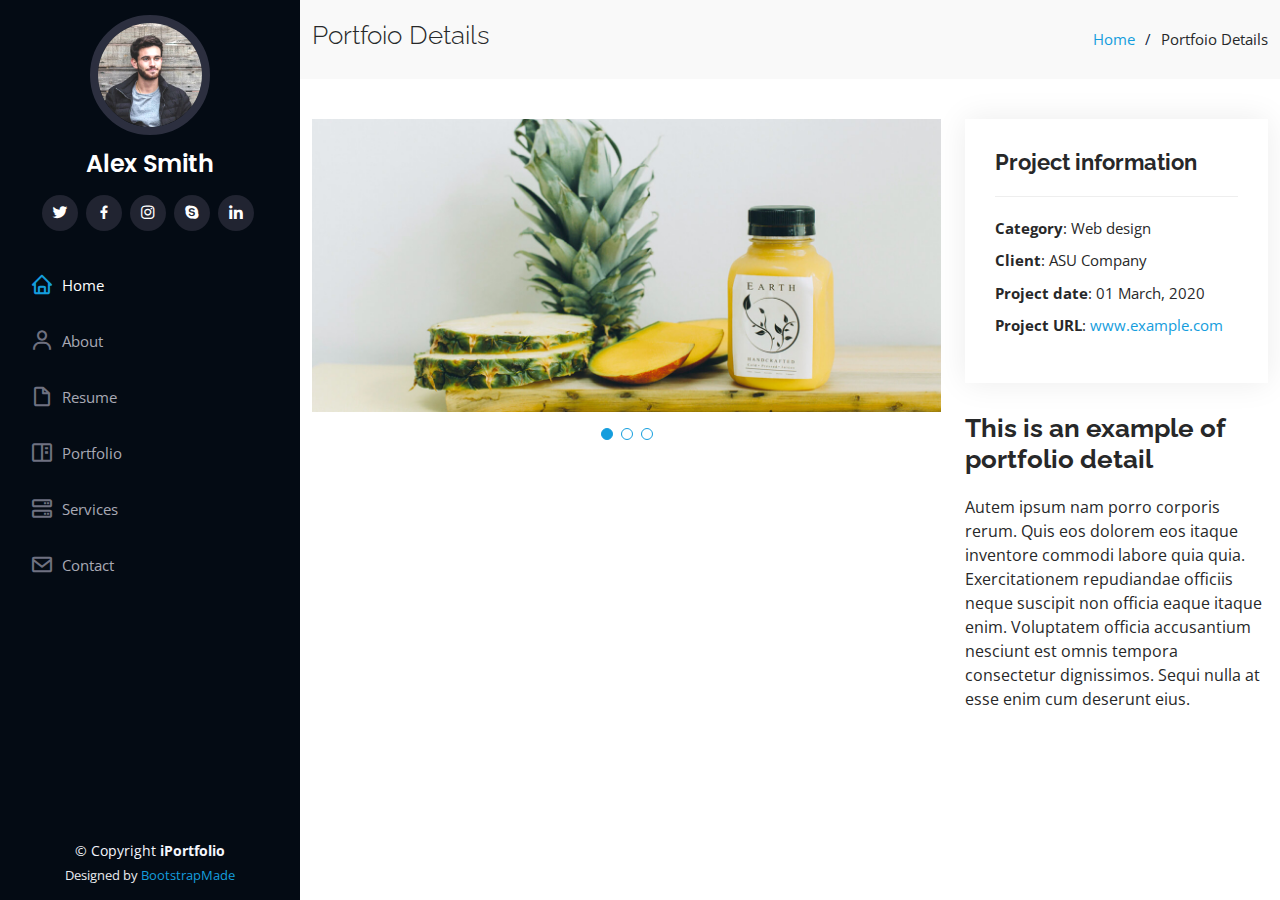
==== portfolio-details.html @ b829c4d9 "initial commit" ====
<!DOCTYPE html>
<html lang="en">

<head>
  <meta charset="utf-8">
  <meta content="width=device-width, initial-scale=1.0" name="viewport">

  <title>Portfolio Details - iPortfolio Bootstrap Template</title>
  <meta content="" name="description">
  <meta content="" name="keywords">

  <!-- Favicons -->
  <link href="assets/img/favicon.png" rel="icon">
  <link href="assets/img/apple-touch-icon.png" rel="apple-touch-icon">

  <!-- Google Fonts -->
  <link href="https://fonts.googleapis.com/css?family=Open+Sans:300,300i,400,400i,600,600i,700,700i|Raleway:300,300i,400,400i,500,500i,600,600i,700,700i|Poppins:300,300i,400,400i,500,500i,600,600i,700,700i" rel="stylesheet">

  <!-- Vendor CSS Files -->
  <link href="assets/vendor/aos/aos.css" rel="stylesheet">
  <link href="assets/vendor/bootstrap/css/bootstrap.min.css" rel="stylesheet">
  <link href="assets/vendor/bootstrap-icons/bootstrap-icons.css" rel="stylesheet">
  <link href="assets/vendor/boxicons/css/boxicons.min.css" rel="stylesheet">
  <link href="assets/vendor/glightbox/css/glightbox.min.css" rel="stylesheet">
  <link href="assets/vendor/swiper/swiper-bundle.min.css" rel="stylesheet">

  <!-- Template Main CSS File -->
  <link href="assets/css/style.css" rel="stylesheet">

  <!-- =======================================================
  * Template Name: iPortfolio - v3.5.0
  * Template URL: https://bootstrapmade.com/iportfolio-bootstrap-portfolio-websites-template/
  * Author: BootstrapMade.com
  * License: https://bootstrapmade.com/license/
  ======================================================== -->
</head>

<body>

  <!-- ======= Mobile nav toggle button ======= -->
  <i class="bi bi-list mobile-nav-toggle d-xl-none"></i>

  <!-- ======= Header ======= -->
  <header id="header">
    <div class="d-flex flex-column">

      <div class="profile">
        <img src="assets/img/profile-img.jpg" alt="" class="img-fluid rounded-circle">
        <h1 class="text-light"><a href="index.html">Alex Smith</a></h1>
        <div class="social-links mt-3 text-center">
          <a href="#" class="twitter"><i class="bx bxl-twitter"></i></a>
          <a href="#" class="facebook"><i class="bx bxl-facebook"></i></a>
          <a href="#" class="instagram"><i class="bx bxl-instagram"></i></a>
          <a href="#" class="google-plus"><i class="bx bxl-skype"></i></a>
          <a href="#" class="linkedin"><i class="bx bxl-linkedin"></i></a>
        </div>
      </div>

      <nav id="navbar" class="nav-menu navbar">
        <ul>
          <li><a href="#hero" class="nav-link scrollto active"><i class="bx bx-home"></i> <span>Home</span></a></li>
          <li><a href="#about" class="nav-link scrollto"><i class="bx bx-user"></i> <span>About</span></a></li>
          <li><a href="#resume" class="nav-link scrollto"><i class="bx bx-file-blank"></i> <span>Resume</span></a></li>
          <li><a href="#portfolio" class="nav-link scrollto"><i class="bx bx-book-content"></i> <span>Portfolio</span></a></li>
          <li><a href="#services" class="nav-link scrollto"><i class="bx bx-server"></i> <span>Services</span></a></li>
          <li><a href="#contact" class="nav-link scrollto"><i class="bx bx-envelope"></i> <span>Contact</span></a></li>
        </ul>
      </nav><!-- .nav-menu -->
    </div>
  </header><!-- End Header -->

  <main id="main">

    <!-- ======= Breadcrumbs ======= -->
    <section id="breadcrumbs" class="breadcrumbs">
      <div class="container">

        <div class="d-flex justify-content-between align-items-center">
          <h2>Portfoio Details</h2>
          <ol>
            <li><a href="index.html">Home</a></li>
            <li>Portfoio Details</li>
          </ol>
        </div>

      </div>
    </section><!-- End Breadcrumbs -->

    <!-- ======= Portfolio Details Section ======= -->
    <section id="portfolio-details" class="portfolio-details">
      <div class="container">

        <div class="row gy-4">

          <div class="col-lg-8">
            <div class="portfolio-details-slider swiper">
              <div class="swiper-wrapper align-items-center">

                <div class="swiper-slide">
                  <img src="assets/img/portfolio/portfolio-details-1.jpg" alt="">
                </div>

                <div class="swiper-slide">
                  <img src="assets/img/portfolio/portfolio-details-2.jpg" alt="">
                </div>

                <div class="swiper-slide">
                  <img src="assets/img/portfolio/portfolio-details-3.jpg" alt="">
                </div>

              </div>
              <div class="swiper-pagination"></div>
            </div>
          </div>

          <div class="col-lg-4">
            <div class="portfolio-info">
              <h3>Project information</h3>
              <ul>
                <li><strong>Category</strong>: Web design</li>
                <li><strong>Client</strong>: ASU Company</li>
                <li><strong>Project date</strong>: 01 March, 2020</li>
                <li><strong>Project URL</strong>: <a href="#">www.example.com</a></li>
              </ul>
            </div>
            <div class="portfolio-description">
              <h2>This is an example of portfolio detail</h2>
              <p>
                Autem ipsum nam porro corporis rerum. Quis eos dolorem eos itaque inventore commodi labore quia quia. Exercitationem repudiandae officiis neque suscipit non officia eaque itaque enim. Voluptatem officia accusantium nesciunt est omnis tempora consectetur dignissimos. Sequi nulla at esse enim cum deserunt eius.
              </p>
            </div>
          </div>

        </div>

      </div>
    </section><!-- End Portfolio Details Section -->

  </main><!-- End #main -->

  <!-- ======= Footer ======= -->
  <footer id="footer">
    <div class="container">
      <div class="copyright">
        &copy; Copyright <strong><span>iPortfolio</span></strong>
      </div>
      <div class="credits">
        <!-- All the links in the footer should remain intact. -->
        <!-- You can delete the links only if you purchased the pro version. -->
        <!-- Licensing information: https://bootstrapmade.com/license/ -->
        <!-- Purchase the pro version with working PHP/AJAX contact form: https://bootstrapmade.com/iportfolio-bootstrap-portfolio-websites-template/ -->
        Designed by <a href="https://bootstrapmade.com/">BootstrapMade</a>
      </div>
    </div>
  </footer><!-- End  Footer -->

  <a href="#" class="back-to-top d-flex align-items-center justify-content-center"><i class="bi bi-arrow-up-short"></i></a>

  <!-- Vendor JS Files -->
  <script src="assets/vendor/aos/aos.js"></script>
  <script src="assets/vendor/bootstrap/js/bootstrap.bundle.min.js"></script>
  <script src="assets/vendor/glightbox/js/glightbox.min.js"></script>
  <script src="assets/vendor/isotope-layout/isotope.pkgd.min.js"></script>
  <script src="assets/vendor/php-email-form/validate.js"></script>
  <script src="assets/vendor/purecounter/purecounter.js"></script>
  <script src="assets/vendor/swiper/swiper-bundle.min.js"></script>
  <script src="assets/vendor/typed.js/typed.min.js"></script>
  <script src="assets/vendor/waypoints/noframework.waypoints.js"></script>

  <!-- Template Main JS File -->
  <script src="assets/js/main.js"></script>

</body>

</html>
---- assets/css/style.css ----
/**
* Template Name: iPortfolio - v3.5.0
* Template URL: https://bootstrapmade.com/iportfolio-bootstrap-portfolio-websites-template/
* Author: BootstrapMade.com
* License: https://bootstrapmade.com/license/
*/

/*--------------------------------------------------------------
# General
--------------------------------------------------------------*/
body {
  font-family: "Open Sans", sans-serif;
  color: #272829;
}

a {
  color: #149ddd;
  text-decoration: none;
}

a:hover {
  color: #37b3ed;
  text-decoration: none;
}

h1, h2, h3, h4, h5, h6 {
  font-family: "Raleway", sans-serif;
}

/*--------------------------------------------------------------
# Back to top button
--------------------------------------------------------------*/
.back-to-top {
  position: fixed;
  visibility: hidden;
  opacity: 0;
  right: 15px;
  bottom: 15px;
  z-index: 996;
  background: #149ddd;
  width: 40px;
  height: 40px;
  border-radius: 50px;
  transition: all 0.4s;
}
.back-to-top i {
  font-size: 28px;
  color: #fff;
  line-height: 0;
}
.back-to-top:hover {
  background: #2eafec;
  color: #fff;
}
.back-to-top.active {
  visibility: visible;
  opacity: 1;
}

/*--------------------------------------------------------------
# Header
--------------------------------------------------------------*/
#header {
  position: fixed;
  top: 0;
  left: 0;
  bottom: 0;
  width: 300px;
  transition: all ease-in-out 0.5s;
  z-index: 9997;
  transition: all 0.5s;
  padding: 0 15px;
  background: #040b14;
  overflow-y: auto;
}
#header .profile img {
  margin: 15px auto;
  display: block;
  width: 120px;
  border: 8px solid #2c2f3f;
}
#header .profile h1 {
  font-size: 24px;
  margin: 0;
  padding: 0;
  font-weight: 600;
  -moz-text-align-last: center;
  text-align-last: center;
  font-family: "Poppins", sans-serif;
}
#header .profile h1 a, #header .profile h1 a:hover {
  color: #fff;
  text-decoration: none;
}
#header .profile .social-links a {
  font-size: 18px;
  display: inline-block;
  background: #212431;
  color: #fff;
  line-height: 1;
  padding: 8px 0;
  margin-right: 4px;
  border-radius: 50%;
  text-align: center;
  width: 36px;
  height: 36px;
  transition: 0.3s;
}
#header .profile .social-links a:hover {
  background: #149ddd;
  color: #fff;
  text-decoration: none;
}

#main {
  margin-left: 300px;
}

@media (max-width: 1199px) {
  #header {
    left: -300px;
  }

  #main {
    margin-left: 0;
  }
}
/*--------------------------------------------------------------
# Navigation Menu
--------------------------------------------------------------*/
/* Desktop Navigation */
.nav-menu {
  padding: 30px 0 0 0;
}
.nav-menu * {
  margin: 0;
  padding: 0;
  list-style: none;
}
.nav-menu > ul > li {
  position: relative;
  white-space: nowrap;
}
.nav-menu a, .nav-menu a:focus {
  display: flex;
  align-items: center;
  color: #a8a9b4;
  padding: 12px 15px;
  margin-bottom: 8px;
  transition: 0.3s;
  font-size: 15px;
}
.nav-menu a i, .nav-menu a:focus i {
  font-size: 24px;
  padding-right: 8px;
  color: #6f7180;
}
.nav-menu a:hover, .nav-menu .active, .nav-menu .active:focus, .nav-menu li:hover > a {
  text-decoration: none;
  color: #fff;
}
.nav-menu a:hover i, .nav-menu .active i, .nav-menu .active:focus i, .nav-menu li:hover > a i {
  color: #149ddd;
}

/* Mobile Navigation */
.mobile-nav-toggle {
  position: fixed;
  right: 15px;
  top: 15px;
  z-index: 9998;
  border: 0;
  font-size: 24px;
  transition: all 0.4s;
  outline: none !important;
  background-color: #149ddd;
  color: #fff;
  width: 40px;
  height: 40px;
  display: inline-flex;
  align-items: center;
  justify-content: center;
  line-height: 0;
  border-radius: 50px;
  cursor: pointer;
}

.mobile-nav-active {
  overflow: hidden;
}
.mobile-nav-active #header {
  left: 0;
}

/*--------------------------------------------------------------
# Hero Section
--------------------------------------------------------------*/
#hero {
  width: 100%;
  height: 100vh;
  background: url("../img/hero-bg.jpg") top center;
  background-size: cover;
}
#hero:before {
  content: "";
  background: rgba(5, 13, 24, 0.3);
  position: absolute;
  bottom: 0;
  top: 0;
  left: 0;
  right: 0;
  z-index: 1;
}
#hero .hero-container {
  position: relative;
  z-index: 2;
  min-width: 300px;
}
#hero h1 {
  margin: 0 0 10px 0;
  font-size: 64px;
  font-weight: 700;
  line-height: 56px;
  color: #fff;
}
#hero p {
  color: #fff;
  margin-bottom: 50px;
  font-size: 26px;
  font-family: "Poppins", sans-serif;
}
#hero p span {
  color: #fff;
  padding-bottom: 4px;
  letter-spacing: 1px;
  border-bottom: 3px solid #149ddd;
}
@media (min-width: 1024px) {
  #hero {
    background-attachment: fixed;
  }
}
@media (max-width: 768px) {
  #hero h1 {
    font-size: 28px;
    line-height: 36px;
  }
  #hero h2 {
    font-size: 18px;
    line-height: 24px;
    margin-bottom: 30px;
  }
}

/*--------------------------------------------------------------
# Sections General
--------------------------------------------------------------*/
section {
  padding: 60px 0;
  overflow: hidden;
}

.section-bg {
  background: #f5f8fd;
}

.section-title {
  padding-bottom: 30px;
}
.section-title h2 {
  font-size: 32px;
  font-weight: bold;
  margin-bottom: 20px;
  padding-bottom: 20px;
  position: relative;
  color: #173b6c;
}
.section-title h2::after {
  content: "";
  position: absolute;
  display: block;
  width: 50px;
  height: 3px;
  background: #149ddd;
  bottom: 0;
  left: 0;
}
.section-title p {
  margin-bottom: 0;
}

/*--------------------------------------------------------------
# About
--------------------------------------------------------------*/
.about .content h3 {
  font-weight: 700;
  font-size: 26px;
  color: #173b6c;
}
.about .content ul {
  list-style: none;
  padding: 0;
}
.about .content ul li {
  margin-bottom: 20px;
  display: flex;
  align-items: center;
}
.about .content ul strong {
  margin-right: 10px;
}
.about .content ul i {
  font-size: 16px;
  margin-right: 5px;
  color: #149ddd;
  line-height: 0;
}
.about .content p:last-child {
  margin-bottom: 0;
}

/*--------------------------------------------------------------
# Facts
--------------------------------------------------------------*/
.facts {
  padding-bottom: 30px;
}
.facts .count-box {
  padding: 30px;
  width: 100%;
}
.facts .count-box i {
  display: block;
  font-size: 44px;
  color: #149ddd;
  float: left;
  line-height: 0;
}
.facts .count-box span {
  font-size: 48px;
  line-height: 40px;
  display: block;
  font-weight: 700;
  color: #050d18;
  margin-left: 60px;
}
.facts .count-box p {
  padding: 15px 0 0 0;
  margin: 0 0 0 60px;
  font-family: "Raleway", sans-serif;
  font-size: 14px;
  color: #122f57;
}
.facts .count-box a {
  font-weight: 600;
  display: block;
  margin-top: 20px;
  color: #122f57;
  font-size: 15px;
  font-family: "Poppins", sans-serif;
  transition: ease-in-out 0.3s;
}
.facts .count-box a:hover {
  color: #1f5297;
}

/*--------------------------------------------------------------
# Akills
--------------------------------------------------------------*/
.skills .progress {
  height: 60px;
  display: block;
  background: none;
  border-radius: 0;
}
.skills .progress .skill {
  padding: 0;
  margin: 0 0 6px 0;
  text-transform: uppercase;
  display: block;
  font-weight: 600;
  font-family: "Poppins", sans-serif;
  color: #050d18;
}
.skills .progress .skill .val {
  float: right;
  font-style: normal;
}
.skills .progress-bar-wrap {
  background: #dce8f8;
  height: 10px;
}
.skills .progress-bar {
  width: 1px;
  height: 10px;
  transition: 0.9s;
  background-color: #149ddd;
}

/*--------------------------------------------------------------
# Resume
--------------------------------------------------------------*/
.resume .resume-title {
  font-size: 26px;
  font-weight: 700;
  margin-top: 20px;
  margin-bottom: 20px;
  color: #050d18;
}
.resume .resume-item {
  padding: 0 0 20px 20px;
  margin-top: -2px;
  border-left: 2px solid #1f5297;
  position: relative;
}
.resume .resume-item h4 {
  line-height: 18px;
  font-size: 18px;
  font-weight: 600;
  text-transform: uppercase;
  font-family: "Poppins", sans-serif;
  color: #050d18;
  margin-bottom: 10px;
}
.resume .resume-item h5 {
  font-size: 16px;
  background: #e4edf9;
  padding: 5px 15px;
  display: inline-block;
  font-weight: 600;
  margin-bottom: 10px;
}
.resume .resume-item ul {
  padding-left: 20px;
}
.resume .resume-item ul li {
  padding-bottom: 10px;
}
.resume .resume-item:last-child {
  padding-bottom: 0;
}
.resume .resume-item::before {
  content: "";
  position: absolute;
  width: 16px;
  height: 16px;
  border-radius: 50px;
  left: -9px;
  top: 0;
  background: #fff;
  border: 2px solid #1f5297;
}

/*--------------------------------------------------------------
# Portfolio
--------------------------------------------------------------*/
.portfolio .portfolio-item {
  margin-bottom: 30px;
}
.portfolio #portfolio-flters {
  padding: 0;
  margin: 0 auto 35px auto;
  list-style: none;
  text-align: center;
  background: #fff;
  border-radius: 50px;
  padding: 2px 15px;
}
.portfolio #portfolio-flters li {
  cursor: pointer;
  display: inline-block;
  padding: 10px 15px 8px 15px;
  font-size: 14px;
  font-weight: 600;
  line-height: 1;
  text-transform: uppercase;
  color: #272829;
  margin-bottom: 5px;
  transition: all 0.3s ease-in-out;
}
.portfolio #portfolio-flters li:hover, .portfolio #portfolio-flters li.filter-active {
  color: #149ddd;
}
.portfolio #portfolio-flters li:last-child {
  margin-right: 0;
}
.portfolio .portfolio-wrap {
  transition: 0.3s;
  position: relative;
  overflow: hidden;
  z-index: 1;
}
.portfolio .portfolio-wrap::before {
  content: "";
  background: rgba(255, 255, 255, 0.5);
  position: absolute;
  left: 0;
  right: 0;
  top: 0;
  bottom: 0;
  transition: all ease-in-out 0.3s;
  z-index: 2;
  opacity: 0;
}
.portfolio .portfolio-wrap .portfolio-links {
  opacity: 1;
  left: 0;
  right: 0;
  bottom: -60px;
  z-index: 3;
  position: absolute;
  transition: all ease-in-out 0.3s;
  display: flex;
  justify-content: center;
}
.portfolio .portfolio-wrap .portfolio-links a {
  color: #fff;
  font-size: 28px;
  text-align: center;
  background: rgba(20, 157, 221, 0.75);
  transition: 0.3s;
  width: 50%;
}
.portfolio .portfolio-wrap .portfolio-links a:hover {
  background: rgba(20, 157, 221, 0.95);
}
.portfolio .portfolio-wrap .portfolio-links a + a {
  border-left: 1px solid #37b3ed;
}
.portfolio .portfolio-wrap:hover::before {
  top: 0;
  left: 0;
  right: 0;
  bottom: 0;
  opacity: 1;
}
.portfolio .portfolio-wrap:hover .portfolio-links {
  opacity: 1;
  bottom: 0;
}

/*--------------------------------------------------------------
# Portfolio Details
--------------------------------------------------------------*/
.portfolio-details {
  padding-top: 40px;
}
.portfolio-details .portfolio-details-slider img {
  width: 100%;
}
.portfolio-details .portfolio-details-slider .swiper-pagination {
  margin-top: 20px;
  position: relative;
}
.portfolio-details .portfolio-details-slider .swiper-pagination .swiper-pagination-bullet {
  width: 12px;
  height: 12px;
  background-color: #fff;
  opacity: 1;
  border: 1px solid #149ddd;
}
.portfolio-details .portfolio-details-slider .swiper-pagination .swiper-pagination-bullet-active {
  background-color: #149ddd;
}
.portfolio-details .portfolio-info {
  padding: 30px;
  box-shadow: 0px 0 30px rgba(5, 13, 24, 0.08);
}
.portfolio-details .portfolio-info h3 {
  font-size: 22px;
  font-weight: 700;
  margin-bottom: 20px;
  padding-bottom: 20px;
  border-bottom: 1px solid #eee;
}
.portfolio-details .portfolio-info ul {
  list-style: none;
  padding: 0;
  font-size: 15px;
}
.portfolio-details .portfolio-info ul li + li {
  margin-top: 10px;
}
.portfolio-details .portfolio-description {
  padding-top: 30px;
}
.portfolio-details .portfolio-description h2 {
  font-size: 26px;
  font-weight: 700;
  margin-bottom: 20px;
}
.portfolio-details .portfolio-description p {
  padding: 0;
}

/*--------------------------------------------------------------
# Services
--------------------------------------------------------------*/
.services .icon-box {
  margin-bottom: 20px;
}
.services .icon {
  float: left;
  display: flex;
  align-items: center;
  justify-content: center;
  width: 54px;
  height: 54px;
  background: #149ddd;
  border-radius: 50%;
  transition: 0.5s;
  border: 1px solid #149ddd;
}
.services .icon i {
  color: #fff;
  font-size: 24px;
  line-height: 0;
}
.services .icon-box:hover .icon {
  background: #fff;
}
.services .icon-box:hover .icon i {
  color: #149ddd;
}
.services .title {
  margin-left: 80px;
  font-weight: 700;
  margin-bottom: 15px;
  font-size: 18px;
}
.services .title a {
  color: #343a40;
}
.services .title a:hover {
  color: #149ddd;
}
.services .description {
  margin-left: 80px;
  line-height: 24px;
  font-size: 14px;
}

/*--------------------------------------------------------------
# Testimonials
--------------------------------------------------------------*/
.testimonials .testimonials-carousel, .testimonials .testimonials-slider {
  overflow: hidden;
}
.testimonials .testimonial-item {
  box-sizing: content-box;
  text-align: center;
  min-height: 320px;
}
.testimonials .testimonial-item .testimonial-img {
  width: 90px;
  border-radius: 50%;
  margin: 0 auto;
}
.testimonials .testimonial-item h3 {
  font-size: 18px;
  font-weight: bold;
  margin: 10px 0 5px 0;
  color: #111;
}
.testimonials .testimonial-item h4 {
  font-size: 14px;
  color: #999;
  margin: 0;
}
.testimonials .testimonial-item .quote-icon-left, .testimonials .testimonial-item .quote-icon-right {
  color: #c3e8fa;
  font-size: 26px;
}
.testimonials .testimonial-item .quote-icon-left {
  display: inline-block;
  left: -5px;
  position: relative;
}
.testimonials .testimonial-item .quote-icon-right {
  display: inline-block;
  right: -5px;
  position: relative;
  top: 10px;
}
.testimonials .testimonial-item p {
  font-style: italic;
  margin: 0 15px 15px 15px;
  padding: 20px;
  background: #fff;
  position: relative;
  margin-bottom: 35px;
  border-radius: 6px;
  box-shadow: 0px 2px 15px rgba(0, 0, 0, 0.1);
}
.testimonials .testimonial-item p::after {
  content: "";
  width: 0;
  height: 0;
  border-top: 20px solid #fff;
  border-right: 20px solid transparent;
  border-left: 20px solid transparent;
  position: absolute;
  bottom: -20px;
  left: calc(50% - 20px);
}
.testimonials .swiper-pagination {
  margin-top: 20px;
  position: relative;
}
.testimonials .swiper-pagination .swiper-pagination-bullet {
  width: 12px;
  height: 12px;
  background-color: #fff;
  opacity: 1;
  border: 1px solid #149ddd;
}
.testimonials .swiper-pagination .swiper-pagination-bullet-active {
  background-color: #149ddd;
}

/*--------------------------------------------------------------
# Contact
--------------------------------------------------------------*/
.contact {
  padding-bottom: 130px;
}
.contact .info {
  padding: 30px;
  background: #fff;
  width: 100%;
  box-shadow: 0 0 24px 0 rgba(0, 0, 0, 0.12);
}
.contact .info i {
  font-size: 20px;
  color: #149ddd;
  float: left;
  width: 44px;
  height: 44px;
  background: #dff3fc;
  display: flex;
  justify-content: center;
  align-items: center;
  border-radius: 50px;
  transition: all 0.3s ease-in-out;
}
.contact .info h4 {
  padding: 0 0 0 60px;
  font-size: 22px;
  font-weight: 600;
  margin-bottom: 5px;
  color: #050d18;
}
.contact .info p {
  padding: 0 0 10px 60px;
  margin-bottom: 20px;
  font-size: 14px;
  color: #173b6c;
}
.contact .info .email p {
  padding-top: 5px;
}
.contact .info .social-links {
  padding-left: 60px;
}
.contact .info .social-links a {
  font-size: 18px;
  display: inline-block;
  background: #333;
  color: #fff;
  line-height: 1;
  padding: 8px 0;
  border-radius: 50%;
  text-align: center;
  width: 36px;
  height: 36px;
  transition: 0.3s;
  margin-right: 10px;
}
.contact .info .social-links a:hover {
  background: #149ddd;
  color: #fff;
}
.contact .info .email:hover i, .contact .info .address:hover i, .contact .info .phone:hover i {
  background: #149ddd;
  color: #fff;
}
.contact .php-email-form {
  width: 100%;
  padding: 30px;
  background: #fff;
  box-shadow: 0 0 24px 0 rgba(0, 0, 0, 0.12);
}
.contact .php-email-form .form-group {
  padding-bottom: 8px;
}
.contact .php-email-form .validate {
  display: none;
  color: red;
  margin: 0 0 15px 0;
  font-weight: 400;
  font-size: 13px;
}
.contact .php-email-form .error-message {
  display: none;
  color: #fff;
  background: #ed3c0d;
  text-align: left;
  padding: 15px;
  font-weight: 600;
}
.contact .php-email-form .error-message br + br {
  margin-top: 25px;
}
.contact .php-email-form .sent-message {
  display: none;
  color: #fff;
  background: #18d26e;
  text-align: center;
  padding: 15px;
  font-weight: 600;
}
.contact .php-email-form .loading {
  display: none;
  background: #fff;
  text-align: center;
  padding: 15px;
}
.contact .php-email-form .loading:before {
  content: "";
  display: inline-block;
  border-radius: 50%;
  width: 24px;
  height: 24px;
  margin: 0 10px -6px 0;
  border: 3px solid #18d26e;
  border-top-color: #eee;
  -webkit-animation: animate-loading 1s linear infinite;
  animation: animate-loading 1s linear infinite;
}
.contact .php-email-form .form-group {
  margin-bottom: 15px;
}
.contact .php-email-form label {
  padding-bottom: 8px;
}
.contact .php-email-form input, .contact .php-email-form textarea {
  border-radius: 0;
  box-shadow: none;
  font-size: 14px;
}
.contact .php-email-form input {
  height: 44px;
}
.contact .php-email-form textarea {
  padding: 10px 15px;
}
.contact .php-email-form button[type=submit] {
  background: #149ddd;
  border: 0;
  padding: 10px 24px;
  color: #fff;
  transition: 0.4s;
  border-radius: 4px;
}
.contact .php-email-form button[type=submit]:hover {
  background: #37b3ed;
}
@-webkit-keyframes animate-loading {
  0% {
    transform: rotate(0deg);
  }
  100% {
    transform: rotate(360deg);
  }
}
@keyframes animate-loading {
  0% {
    transform: rotate(0deg);
  }
  100% {
    transform: rotate(360deg);
  }
}

/*--------------------------------------------------------------
# Breadcrumbs
--------------------------------------------------------------*/
.breadcrumbs {
  padding: 20px 0;
  background: #f9f9f9;
}
.breadcrumbs h2 {
  font-size: 26px;
  font-weight: 300;
}
.breadcrumbs ol {
  display: flex;
  flex-wrap: wrap;
  list-style: none;
  padding: 0;
  margin: 0;
  font-size: 15px;
}
.breadcrumbs ol li + li {
  padding-left: 10px;
}
.breadcrumbs ol li + li::before {
  display: inline-block;
  padding-right: 10px;
  color: #0e2442;
  content: "/";
}
@media (max-width: 768px) {
  .breadcrumbs .d-flex {
    display: block !important;
  }
  .breadcrumbs ol {
    display: block;
  }
  .breadcrumbs ol li {
    display: inline-block;
  }
}

/*--------------------------------------------------------------
# Footer
--------------------------------------------------------------*/
#footer {
  padding: 15px;
  color: #f4f6fd;
  font-size: 14px;
  position: fixed;
  left: 0;
  bottom: 0;
  width: 300px;
  z-index: 9999;
  background: #040b14;
}
#footer .copyright {
  text-align: center;
}
#footer .credits {
  padding-top: 5px;
  text-align: center;
  font-size: 13px;
  color: #eaebf0;
}
@media (max-width: 1199px) {
  #footer {
    position: static;
    width: auto;
    padding-right: 20px 15px;
  }
}
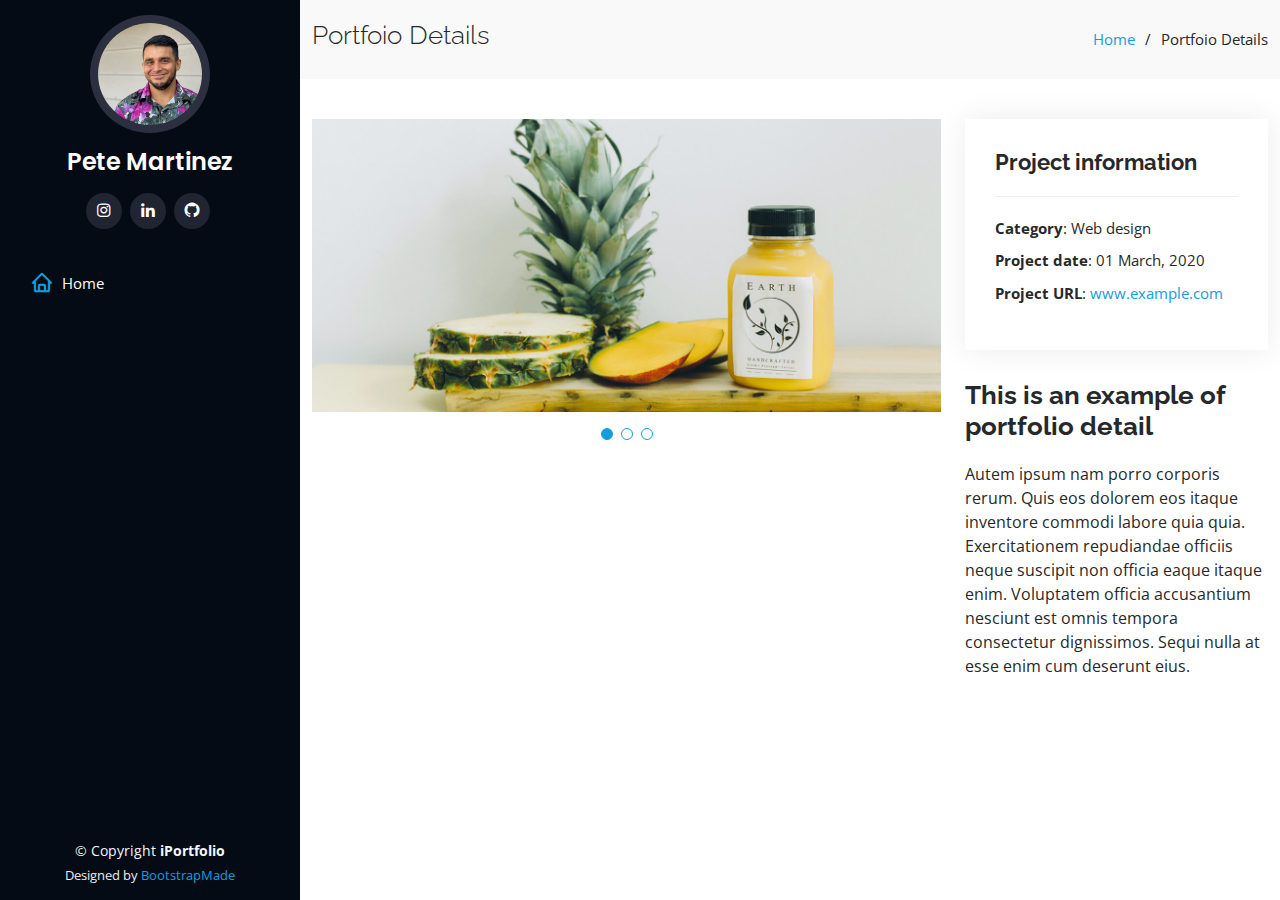
==== commit a5963137: "added github links" ====
--- a/portfolio-details.html
+++ b/portfolio-details.html
@@ -46,24 +46,18 @@
 
       <div class="profile">
         <img src="assets/img/profile-img.jpg" alt="" class="img-fluid rounded-circle">
-        <h1 class="text-light"><a href="index.html">Alex Smith</a></h1>
+        <h1 class="text-light"><a href="index.html">Pete Martinez</a></h1>
         <div class="social-links mt-3 text-center">
-          <a href="#" class="twitter"><i class="bx bxl-twitter"></i></a>
-          <a href="#" class="facebook"><i class="bx bxl-facebook"></i></a>
-          <a href="#" class="instagram"><i class="bx bxl-instagram"></i></a>
-          <a href="#" class="google-plus"><i class="bx bxl-skype"></i></a>
-          <a href="#" class="linkedin"><i class="bx bxl-linkedin"></i></a>
+          <a href="https://www.instagram.com/pistolpete.wav/" class="instagram"><i class="bx bxl-instagram"></i></a>
+          <a href="http://www.linkedin.com/in/peter-martinez-320864215" class="linkedin"><i class="bx bxl-linkedin"></i></a>
+          <a href="https://github.com/Pmarti53" class="GitHub"><i class="bx bxl-github"></i></a>
         </div>
       </div>
 
+
       <nav id="navbar" class="nav-menu navbar">
         <ul>
-          <li><a href="#hero" class="nav-link scrollto active"><i class="bx bx-home"></i> <span>Home</span></a></li>
-          <li><a href="#about" class="nav-link scrollto"><i class="bx bx-user"></i> <span>About</span></a></li>
-          <li><a href="#resume" class="nav-link scrollto"><i class="bx bx-file-blank"></i> <span>Resume</span></a></li>
-          <li><a href="#portfolio" class="nav-link scrollto"><i class="bx bx-book-content"></i> <span>Portfolio</span></a></li>
-          <li><a href="#services" class="nav-link scrollto"><i class="bx bx-server"></i> <span>Services</span></a></li>
-          <li><a href="#contact" class="nav-link scrollto"><i class="bx bx-envelope"></i> <span>Contact</span></a></li>
+          <li><a href="index.html" class="nav-link scrollto active"><i class="bx bx-home"></i> <span>Home</span></a></li>
         </ul>
       </nav><!-- .nav-menu -->
     </div>
@@ -118,7 +112,7 @@
               <h3>Project information</h3>
               <ul>
                 <li><strong>Category</strong>: Web design</li>
-                <li><strong>Client</strong>: ASU Company</li>
+                <!-- <li><strong>Client</strong>: ASU Company</li> -->
                 <li><strong>Project date</strong>: 01 March, 2020</li>
                 <li><strong>Project URL</strong>: <a href="#">www.example.com</a></li>
               </ul>
